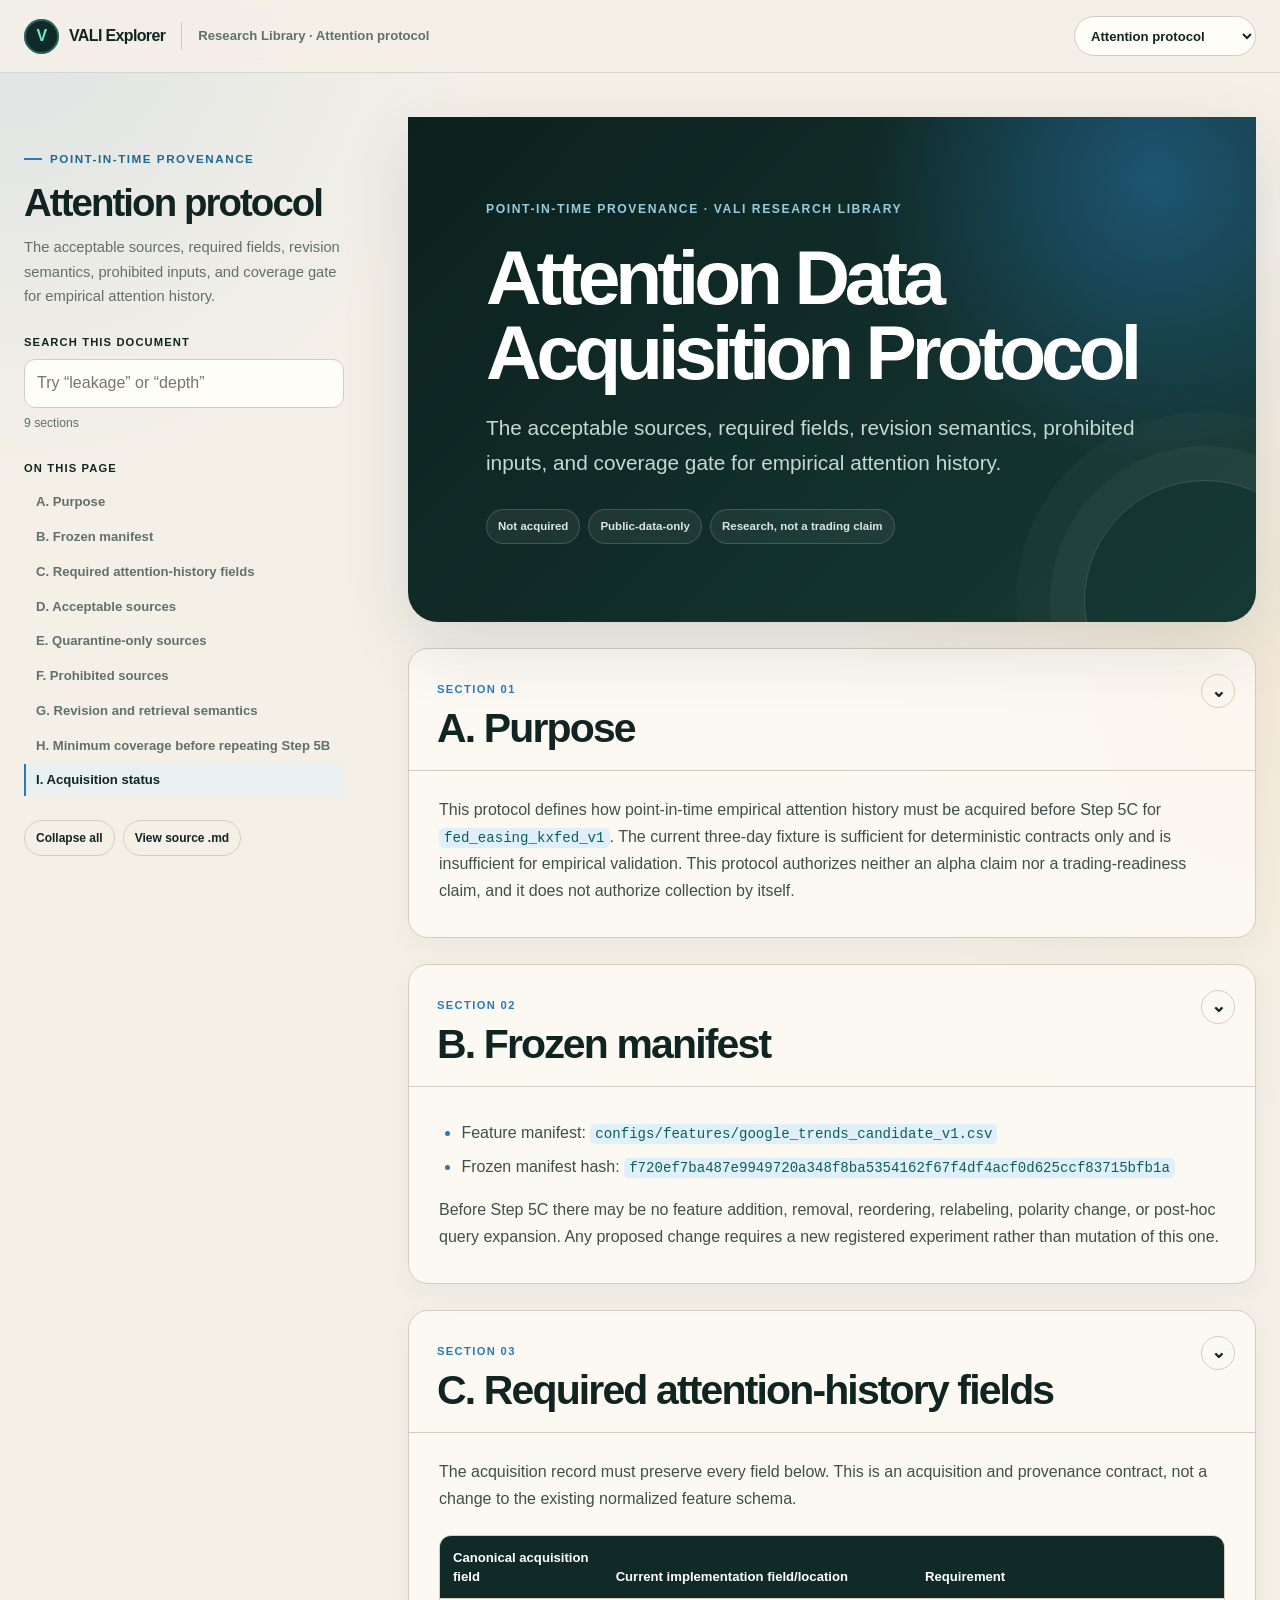
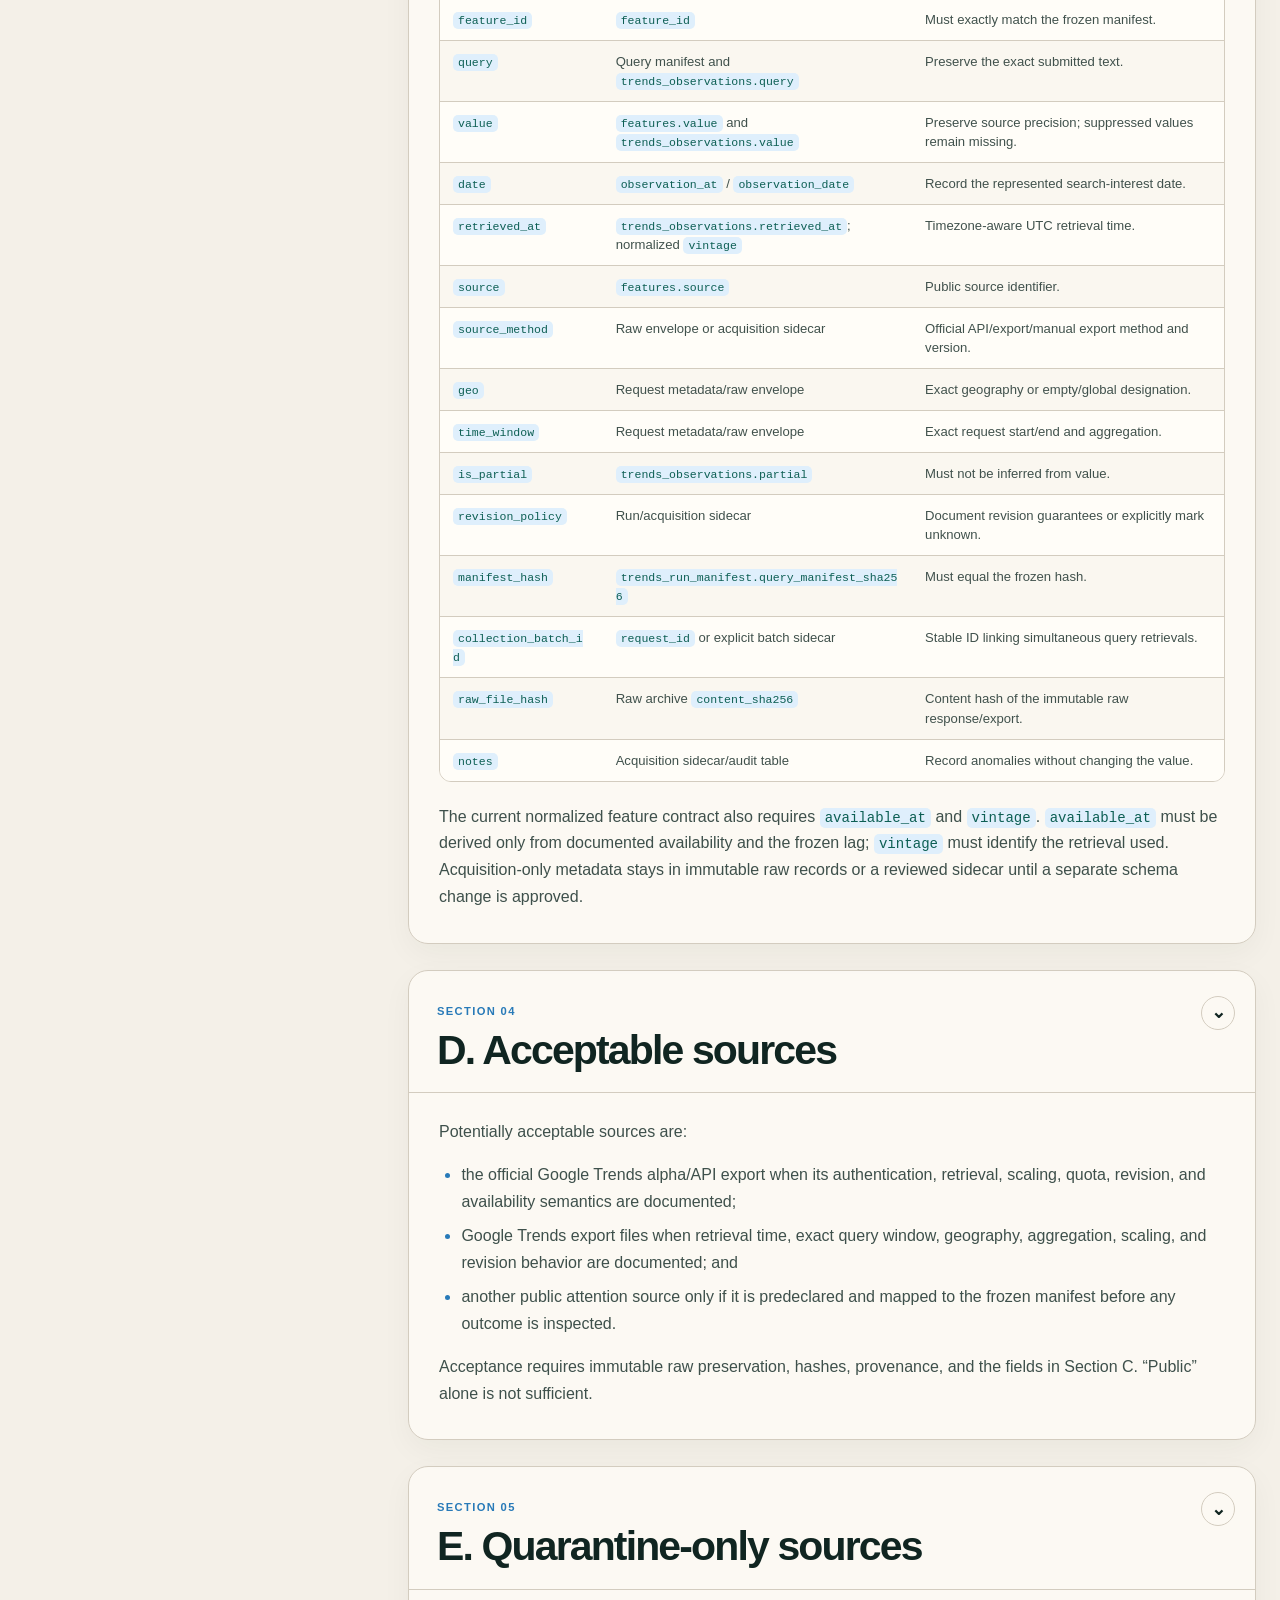
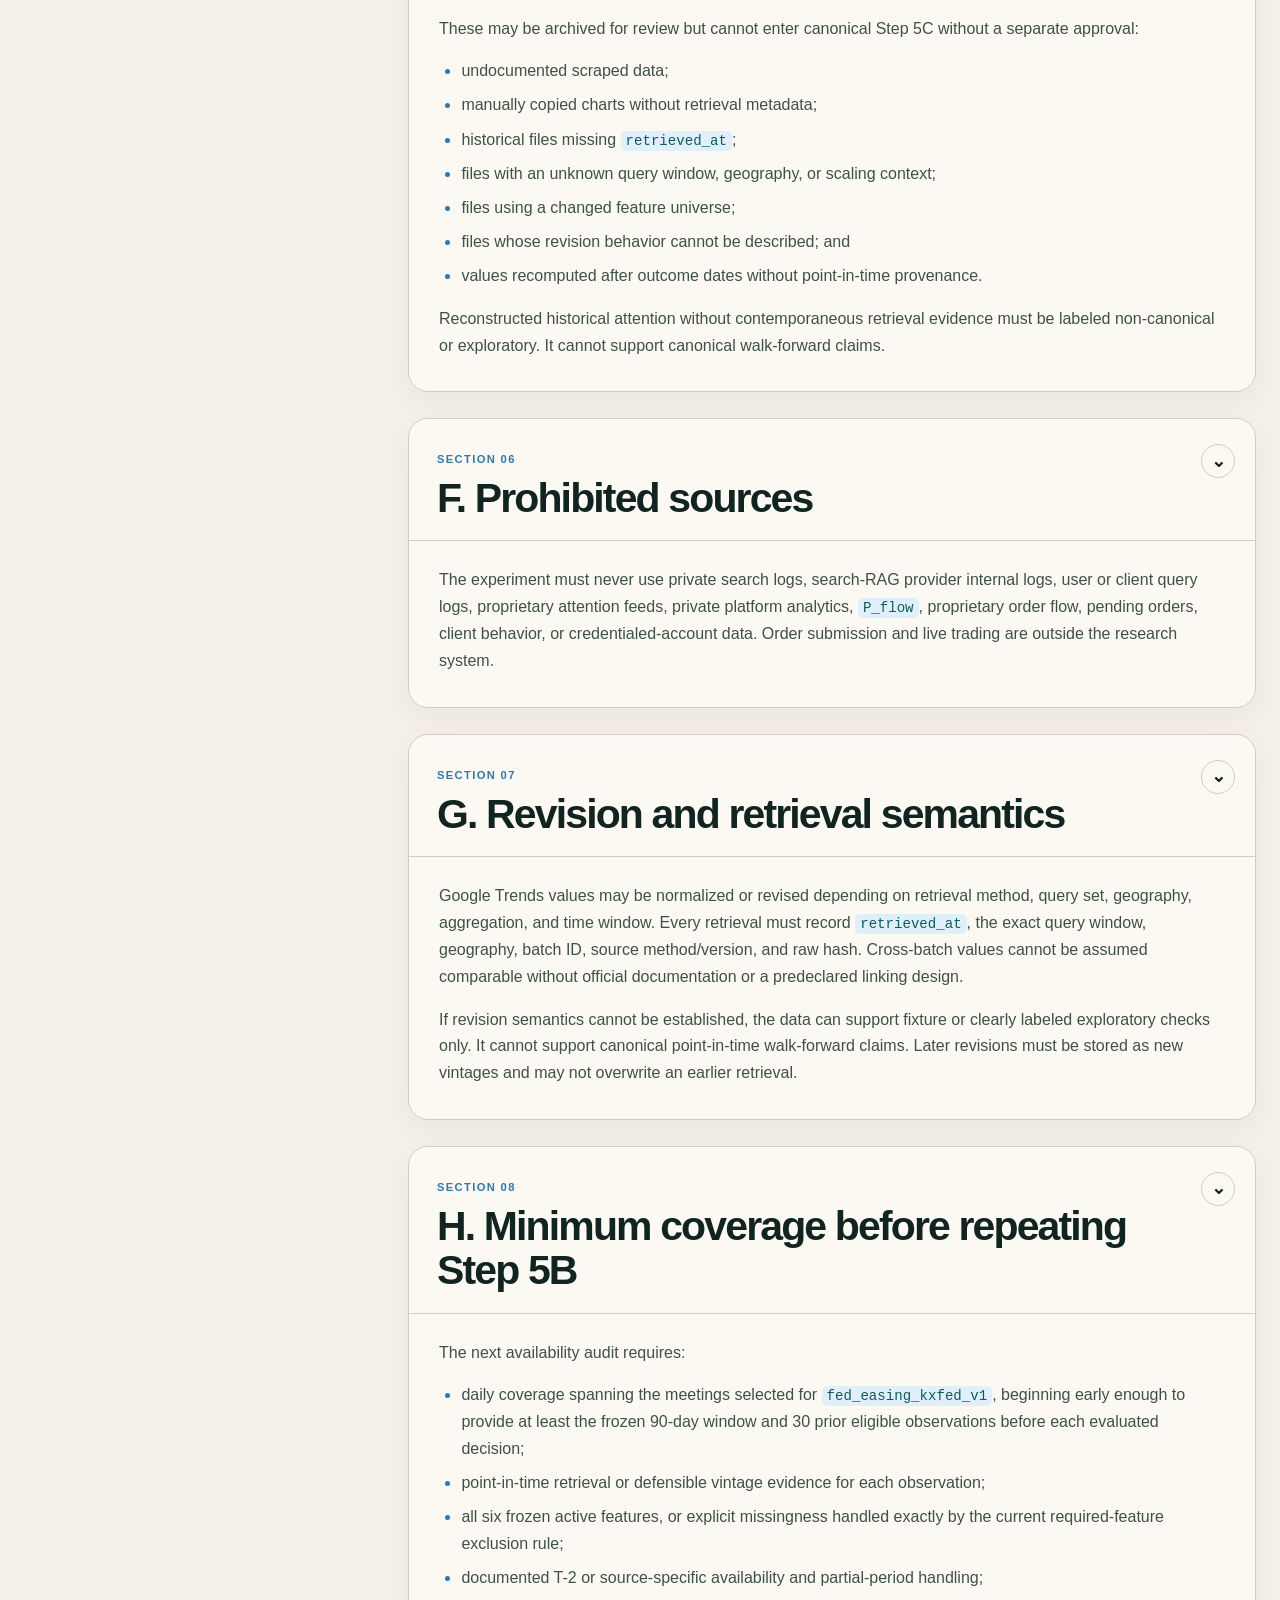
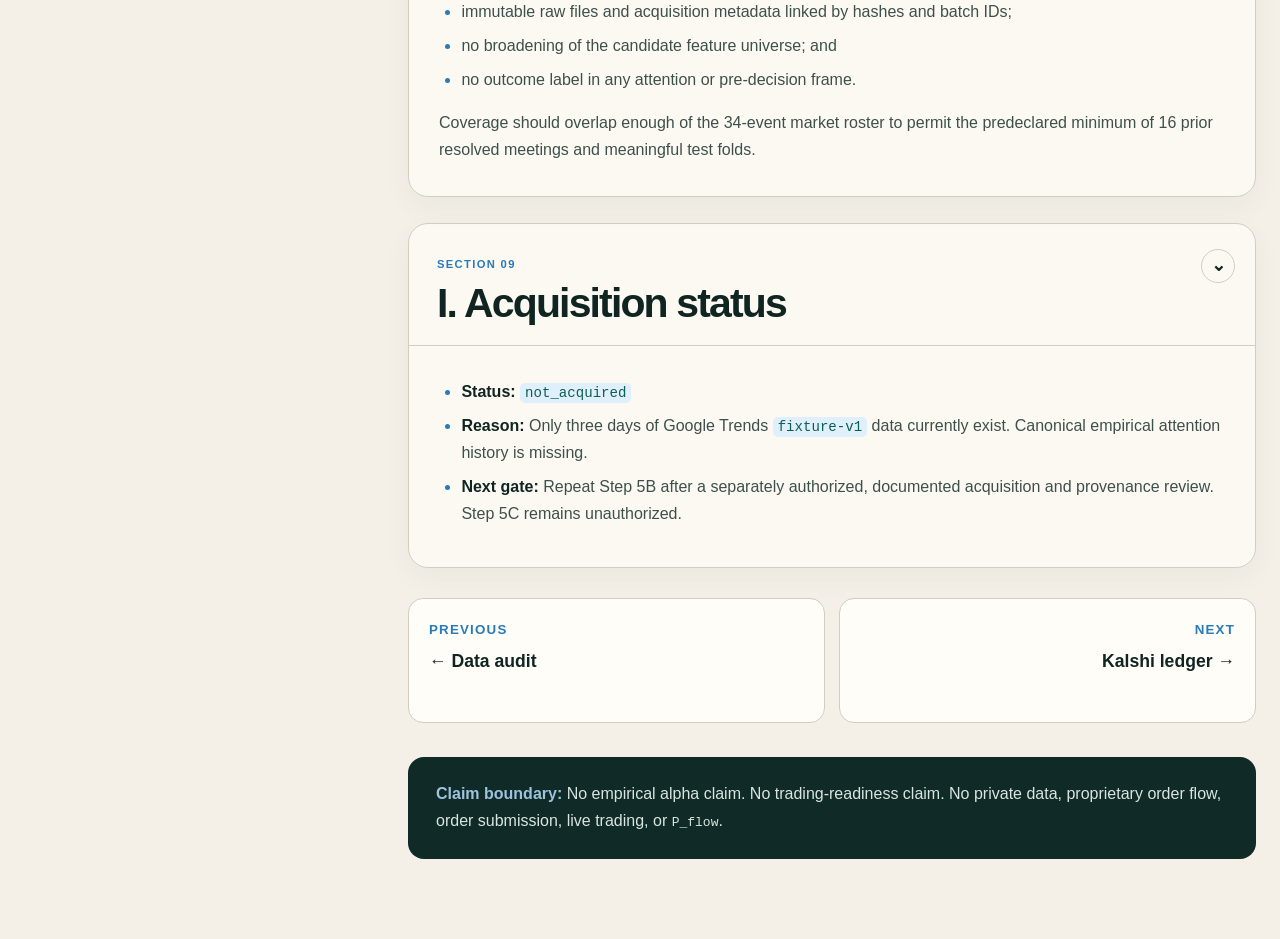
==== docs/submission/ATTENTION_DATA_ACQUISITION_PROTOCOL.html @ 651880c0 "docs: add interactive VALI research library" ====
<!doctype html>
<html lang="en">
<head>
  <meta charset="utf-8">
  <meta name="viewport" content="width=device-width, initial-scale=1">
  <meta name="description" content="The acceptable sources, required fields, revision semantics, prohibited inputs, and coverage gate for empirical attention history.">
  <title>Attention Data Acquisition Protocol · VALI Research Library</title>
  <link rel="stylesheet" href="library.css">
</head>
<body style="--accent:#287ab8;--accent-soft:#dfeffc" data-page="attention-protocol">
  <a class="skip-link" href="#document">Skip to document</a>
  <div class="reading-progress" aria-hidden="true"><span id="reading-progress"></span></div>
  <header class="topbar">
    <div class="topbar-inner">
      <a class="library-brand" href="VALI_EXPLORER.html"><span class="library-mark">V</span><span>VALI Explorer</span></a>
      <span class="topbar-divider" aria-hidden="true"></span>
      <span class="document-label">Research Library · Attention protocol</span>
      <button class="toc-toggle" id="toc-toggle" type="button" aria-controls="doc-sidebar" aria-expanded="false">Contents</button>
      <label class="page-switcher-wrap"><span class="skip-link">Choose a library page</span><select class="page-switcher" id="page-switcher" aria-label="Choose a research library page"><option value="KALSHI_QUANT_RESEARCHER_CASE_STUDY.html">Case study</option><option value="EMPIRICAL_VALIDATION_PLAN.html">Validation plan</option><option value="DATA_AVAILABILITY_AUDIT.html">Data audit</option><option value="ATTENTION_DATA_ACQUISITION_PROTOCOL.html" selected>Attention protocol</option><option value="KALSHI_RECONSTRUCTION_LEDGER.html">Kalshi ledger</option><option value="FINAL_VALIDATION_REPORT.html">Validation report</option><option value="REVIEWER_GUIDE.html">Reviewer guide</option></select></label>
    </div>
  </header>
  <div class="page-shell">
    <aside class="doc-sidebar" id="doc-sidebar">
      <span class="doc-type">Point-in-time provenance</span>
      <h2 class="sidebar-title">Attention protocol</h2>
      <p class="sidebar-summary">The acceptable sources, required fields, revision semantics, prohibited inputs, and coverage gate for empirical attention history.</p>
      <label class="search-label" for="section-search">Search this document</label>
      <input class="section-search" id="section-search" type="search" placeholder="Try “leakage” or “depth”">
      <p class="search-result" id="search-result">9 sections</p>
      <p class="toc-heading">On this page</p>
      <nav class="toc" aria-label="Document sections"><a href="#a-purpose">A. Purpose</a><a href="#b-frozen-manifest">B. Frozen manifest</a><a href="#c-required-attention-history-fields">C. Required attention-history fields</a><a href="#d-acceptable-sources">D. Acceptable sources</a><a href="#e-quarantine-only-sources">E. Quarantine-only sources</a><a href="#f-prohibited-sources">F. Prohibited sources</a><a href="#g-revision-and-retrieval-semantics">G. Revision and retrieval semantics</a><a href="#h-minimum-coverage-before-repeating-step-5b">H. Minimum coverage before repeating Step 5B</a><a href="#i-acquisition-status">I. Acquisition status</a></nav>
      <div class="sidebar-actions">
        <button class="small-button" id="collapse-all" type="button">Collapse all</button>
        <a class="small-button" href="../../experiments/fed_easing_kxfed_v1/ATTENTION_DATA_ACQUISITION_PROTOCOL.md">View source .md</a>
      </div>
    </aside>
    <main class="document" id="document">
      <header class="doc-hero">
        <span class="hero-kicker">Point-in-time provenance · VALI Research Library</span>
        <h1>Attention Data Acquisition Protocol</h1>
        <p>The acceptable sources, required fields, revision semantics, prohibited inputs, and coverage gate for empirical attention history.</p>
        <div class="hero-meta"><span class="meta-pill">Not acquired</span><span class="meta-pill">Public-data-only</span><span class="meta-pill">Research, not a trading claim</span></div>
      </header>
      <section class="doc-section" id="a-purpose" data-doc-section><div class="section-heading"><span class="section-index">Section 01</span><h2>A. Purpose</h2><button class="section-toggle" type="button" aria-controls="a-purpose-body" aria-expanded="true" aria-label="Collapse A. Purpose" data-section-title="A. Purpose">⌄</button></div><div class="section-body" id="a-purpose-body">
<p>This protocol defines how point-in-time empirical attention history must be acquired before Step 5C for <code>fed_easing_kxfed_v1</code>. The current three-day fixture is sufficient for deterministic contracts only and is insufficient for empirical validation. This protocol authorizes neither an alpha claim nor a trading-readiness claim, and it does not authorize collection by itself.</p>
</div></section>
<section class="doc-section" id="b-frozen-manifest" data-doc-section><div class="section-heading"><span class="section-index">Section 02</span><h2>B. Frozen manifest</h2><button class="section-toggle" type="button" aria-controls="b-frozen-manifest-body" aria-expanded="true" aria-label="Collapse B. Frozen manifest" data-section-title="B. Frozen manifest">⌄</button></div><div class="section-body" id="b-frozen-manifest-body">
<ul><li>Feature manifest: <code>configs/features/google_trends_candidate_v1.csv</code></li><li>Frozen manifest hash: <code>f720ef7ba487e9949720a348f8ba5354162f67f4df4acf0d625ccf83715bfb1a</code></li></ul>
<p>Before Step 5C there may be no feature addition, removal, reordering, relabeling, polarity change, or post-hoc query expansion. Any proposed change requires a new registered experiment rather than mutation of this one.</p>
</div></section>
<section class="doc-section" id="c-required-attention-history-fields" data-doc-section><div class="section-heading"><span class="section-index">Section 03</span><h2>C. Required attention-history fields</h2><button class="section-toggle" type="button" aria-controls="c-required-attention-history-fields-body" aria-expanded="true" aria-label="Collapse C. Required attention-history fields" data-section-title="C. Required attention-history fields">⌄</button></div><div class="section-body" id="c-required-attention-history-fields-body">
<p>The acquisition record must preserve every field below. This is an acquisition and provenance contract, not a change to the existing normalized feature schema.</p>
<div class="table-scroll"><table><thead><tr><th>Canonical acquisition field</th><th>Current implementation field/location</th><th>Requirement</th></tr></thead><tbody><tr><td><code>feature_id</code></td><td><code>feature_id</code></td><td>Must exactly match the frozen manifest.</td></tr><tr><td><code>query</code></td><td>Query manifest and <code>trends_observations.query</code></td><td>Preserve the exact submitted text.</td></tr><tr><td><code>value</code></td><td><code>features.value</code> and <code>trends_observations.value</code></td><td>Preserve source precision; suppressed values remain missing.</td></tr><tr><td><code>date</code></td><td><code>observation_at</code> / <code>observation_date</code></td><td>Record the represented search-interest date.</td></tr><tr><td><code>retrieved_at</code></td><td><code>trends_observations.retrieved_at</code>; normalized <code>vintage</code></td><td>Timezone-aware UTC retrieval time.</td></tr><tr><td><code>source</code></td><td><code>features.source</code></td><td>Public source identifier.</td></tr><tr><td><code>source_method</code></td><td>Raw envelope or acquisition sidecar</td><td>Official API/export/manual export method and version.</td></tr><tr><td><code>geo</code></td><td>Request metadata/raw envelope</td><td>Exact geography or empty/global designation.</td></tr><tr><td><code>time_window</code></td><td>Request metadata/raw envelope</td><td>Exact request start/end and aggregation.</td></tr><tr><td><code>is_partial</code></td><td><code>trends_observations.partial</code></td><td>Must not be inferred from value.</td></tr><tr><td><code>revision_policy</code></td><td>Run/acquisition sidecar</td><td>Document revision guarantees or explicitly mark unknown.</td></tr><tr><td><code>manifest_hash</code></td><td><code>trends_run_manifest.query_manifest_sha256</code></td><td>Must equal the frozen hash.</td></tr><tr><td><code>collection_batch_id</code></td><td><code>request_id</code> or explicit batch sidecar</td><td>Stable ID linking simultaneous query retrievals.</td></tr><tr><td><code>raw_file_hash</code></td><td>Raw archive <code>content_sha256</code></td><td>Content hash of the immutable raw response/export.</td></tr><tr><td><code>notes</code></td><td>Acquisition sidecar/audit table</td><td>Record anomalies without changing the value.</td></tr></tbody></table></div>
<p>The current normalized feature contract also requires <code>available_at</code> and <code>vintage</code>. <code>available_at</code> must be derived only from documented availability and the frozen lag; <code>vintage</code> must identify the retrieval used. Acquisition-only metadata stays in immutable raw records or a reviewed sidecar until a separate schema change is approved.</p>
</div></section>
<section class="doc-section" id="d-acceptable-sources" data-doc-section><div class="section-heading"><span class="section-index">Section 04</span><h2>D. Acceptable sources</h2><button class="section-toggle" type="button" aria-controls="d-acceptable-sources-body" aria-expanded="true" aria-label="Collapse D. Acceptable sources" data-section-title="D. Acceptable sources">⌄</button></div><div class="section-body" id="d-acceptable-sources-body">
<p>Potentially acceptable sources are:</p>
<ul><li>the official Google Trends alpha/API export when its authentication, retrieval, scaling, quota, revision, and availability semantics are documented;</li><li>Google Trends export files when retrieval time, exact query window, geography, aggregation, scaling, and revision behavior are documented; and</li><li>another public attention source only if it is predeclared and mapped to the frozen manifest before any outcome is inspected.</li></ul>
<p>Acceptance requires immutable raw preservation, hashes, provenance, and the fields in Section C. “Public” alone is not sufficient.</p>
</div></section>
<section class="doc-section" id="e-quarantine-only-sources" data-doc-section><div class="section-heading"><span class="section-index">Section 05</span><h2>E. Quarantine-only sources</h2><button class="section-toggle" type="button" aria-controls="e-quarantine-only-sources-body" aria-expanded="true" aria-label="Collapse E. Quarantine-only sources" data-section-title="E. Quarantine-only sources">⌄</button></div><div class="section-body" id="e-quarantine-only-sources-body">
<p>These may be archived for review but cannot enter canonical Step 5C without a separate approval:</p>
<ul><li>undocumented scraped data;</li><li>manually copied charts without retrieval metadata;</li><li>historical files missing <code>retrieved_at</code>;</li><li>files with an unknown query window, geography, or scaling context;</li><li>files using a changed feature universe;</li><li>files whose revision behavior cannot be described; and</li><li>values recomputed after outcome dates without point-in-time provenance.</li></ul>
<p>Reconstructed historical attention without contemporaneous retrieval evidence must be labeled non-canonical or exploratory. It cannot support canonical walk-forward claims.</p>
</div></section>
<section class="doc-section" id="f-prohibited-sources" data-doc-section><div class="section-heading"><span class="section-index">Section 06</span><h2>F. Prohibited sources</h2><button class="section-toggle" type="button" aria-controls="f-prohibited-sources-body" aria-expanded="true" aria-label="Collapse F. Prohibited sources" data-section-title="F. Prohibited sources">⌄</button></div><div class="section-body" id="f-prohibited-sources-body">
<p>The experiment must never use private search logs, search-RAG provider internal logs, user or client query logs, proprietary attention feeds, private platform analytics, <code>P_flow</code>, proprietary order flow, pending orders, client behavior, or credentialed-account data. Order submission and live trading are outside the research system.</p>
</div></section>
<section class="doc-section" id="g-revision-and-retrieval-semantics" data-doc-section><div class="section-heading"><span class="section-index">Section 07</span><h2>G. Revision and retrieval semantics</h2><button class="section-toggle" type="button" aria-controls="g-revision-and-retrieval-semantics-body" aria-expanded="true" aria-label="Collapse G. Revision and retrieval semantics" data-section-title="G. Revision and retrieval semantics">⌄</button></div><div class="section-body" id="g-revision-and-retrieval-semantics-body">
<p>Google Trends values may be normalized or revised depending on retrieval method, query set, geography, aggregation, and time window. Every retrieval must record <code>retrieved_at</code>, the exact query window, geography, batch ID, source method/version, and raw hash. Cross-batch values cannot be assumed comparable without official documentation or a predeclared linking design.</p>
<p>If revision semantics cannot be established, the data can support fixture or clearly labeled exploratory checks only. It cannot support canonical point-in-time walk-forward claims. Later revisions must be stored as new vintages and may not overwrite an earlier retrieval.</p>
</div></section>
<section class="doc-section" id="h-minimum-coverage-before-repeating-step-5b" data-doc-section><div class="section-heading"><span class="section-index">Section 08</span><h2>H. Minimum coverage before repeating Step 5B</h2><button class="section-toggle" type="button" aria-controls="h-minimum-coverage-before-repeating-step-5b-body" aria-expanded="true" aria-label="Collapse H. Minimum coverage before repeating Step 5B" data-section-title="H. Minimum coverage before repeating Step 5B">⌄</button></div><div class="section-body" id="h-minimum-coverage-before-repeating-step-5b-body">
<p>The next availability audit requires:</p>
<ul><li>daily coverage spanning the meetings selected for <code>fed_easing_kxfed_v1</code>, beginning early enough to provide at least the frozen 90-day window and 30 prior eligible observations before each evaluated decision;</li><li>point-in-time retrieval or defensible vintage evidence for each observation;</li><li>all six frozen active features, or explicit missingness handled exactly by the current required-feature exclusion rule;</li><li>documented T-2 or source-specific availability and partial-period handling;</li><li>immutable raw files and acquisition metadata linked by hashes and batch IDs;</li><li>no broadening of the candidate feature universe; and</li><li>no outcome label in any attention or pre-decision frame.</li></ul>
<p>Coverage should overlap enough of the 34-event market roster to permit the predeclared minimum of 16 prior resolved meetings and meaningful test folds.</p>
</div></section>
<section class="doc-section" id="i-acquisition-status" data-doc-section><div class="section-heading"><span class="section-index">Section 09</span><h2>I. Acquisition status</h2><button class="section-toggle" type="button" aria-controls="i-acquisition-status-body" aria-expanded="true" aria-label="Collapse I. Acquisition status" data-section-title="I. Acquisition status">⌄</button></div><div class="section-body" id="i-acquisition-status-body">
<ul><li><strong>Status:</strong> <code>not_acquired</code></li><li><strong>Reason:</strong> Only three days of Google Trends <code>fixture-v1</code> data currently exist. Canonical empirical attention history is missing.</li><li><strong>Next gate:</strong> Repeat Step 5B after a separately authorized, documented acquisition and provenance review. Step 5C remains unauthorized.</li></ul>
</div></section>
      <nav class="page-neighbors" aria-label="Adjacent library pages">
        <a class="neighbor previous" href="DATA_AVAILABILITY_AUDIT.html"><small>Previous</small><b>← Data audit</b></a>
        <a class="neighbor next" href="KALSHI_RECONSTRUCTION_LEDGER.html"><small>Next</small><b>Kalshi ledger →</b></a>
      </nav>
      <footer class="claim-footer"><p><strong>Claim boundary:</strong> No empirical alpha claim. No trading-readiness claim. No private data, proprietary order flow, order submission, live trading, or <code>P_flow</code>.</p></footer>
    </main>
  </div>
  <noscript><style>.doc-sidebar{display:block!important;position:static;max-height:none}.section-body[hidden]{display:block!important}</style></noscript>
  <script src="library.js" defer></script>
</body>
</html>
---- docs/submission/library.css ----
:root {
  --paper: #f4f0e8;
  --paper-deep: #e9e2d5;
  --ink: #102521;
  --muted: #60706b;
  --panel: #102a27;
  --line: #d3ccbf;
  --white: #fffdf8;
  --accent: #00a891;
  --accent-soft: #d6f4ed;
  --amber: #e9a23b;
  --red: #c85047;
  --shadow: 0 24px 70px rgba(16, 37, 33, .12);
  --radius: 20px;
  --max: 1440px;
}

* { box-sizing: border-box; }
html { scroll-behavior: smooth; scroll-padding-top: 92px; }
body {
  margin: 0;
  color: var(--ink);
  background:
    radial-gradient(circle at 0 0, color-mix(in srgb, var(--accent) 11%, transparent), transparent 30rem),
    radial-gradient(circle at 100% 12%, rgba(233, 162, 59, .1), transparent 28rem),
    var(--paper);
  font-family: Inter, ui-sans-serif, -apple-system, BlinkMacSystemFont, "Segoe UI", sans-serif;
  line-height: 1.68;
}

a { color: inherit; }
button, input, select { font: inherit; }
:focus-visible { outline: 3px solid var(--amber); outline-offset: 3px; }
[hidden] { display: none !important; }

.skip-link {
  position: fixed;
  z-index: 100;
  left: 16px;
  top: -80px;
  padding: 9px 14px;
  border-radius: 10px;
  color: white;
  background: var(--ink);
}
.skip-link:focus { top: 14px; }

.reading-progress {
  position: fixed;
  z-index: 95;
  inset: 0 0 auto;
  height: 4px;
  pointer-events: none;
}
.reading-progress span {
  display: block;
  width: 0;
  height: 100%;
  background: linear-gradient(90deg, var(--accent), var(--amber));
}

.topbar {
  position: sticky;
  z-index: 80;
  top: 0;
  border-bottom: 1px solid rgba(16, 37, 33, .12);
  background: rgba(244, 240, 232, .91);
  backdrop-filter: blur(18px);
}
.topbar-inner {
  max-width: var(--max);
  min-height: 72px;
  margin: auto;
  padding: 10px 24px;
  display: flex;
  align-items: center;
  gap: 16px;
}
.library-brand {
  display: inline-flex;
  align-items: center;
  gap: 10px;
  flex: 0 0 auto;
  font-weight: 900;
  letter-spacing: -.04em;
  text-decoration: none;
}
.library-mark {
  width: 35px;
  height: 35px;
  display: grid;
  place-items: center;
  border-radius: 50%;
  color: #68ead4;
  background: var(--panel);
  box-shadow: inset 0 0 0 2px rgba(99, 230, 207, .3);
}
.topbar-divider { width: 1px; height: 28px; background: var(--line); }
.document-label { min-width: 0; overflow: hidden; color: var(--muted); font-size: .82rem; font-weight: 750; text-overflow: ellipsis; white-space: nowrap; }
.page-switcher-wrap { margin-left: auto; }
.page-switcher {
  max-width: 270px;
  min-height: 40px;
  padding: 8px 34px 8px 12px;
  border: 1px solid var(--line);
  border-radius: 999px;
  color: var(--ink);
  background: var(--white);
  font-size: .82rem;
  font-weight: 750;
}
.toc-toggle {
  display: none;
  min-height: 40px;
  padding: 8px 12px;
  border: 1px solid var(--line);
  border-radius: 999px;
  color: var(--ink);
  background: transparent;
  font-weight: 800;
}

.page-shell {
  max-width: var(--max);
  margin: auto;
  padding: 0 24px 80px;
  display: grid;
  grid-template-columns: 320px minmax(0, 1fr);
  gap: clamp(30px, 5vw, 76px);
}

.doc-sidebar {
  position: sticky;
  top: 98px;
  align-self: start;
  max-height: calc(100vh - 122px);
  overflow: auto;
  padding: 44px 0 24px;
  scrollbar-width: thin;
}
.doc-type {
  display: inline-flex;
  align-items: center;
  gap: 8px;
  color: color-mix(in srgb, var(--accent) 72%, #073b34);
  font-size: .73rem;
  font-weight: 900;
  letter-spacing: .13em;
  text-transform: uppercase;
}
.doc-type::before { content: ""; width: 18px; height: 2px; background: var(--accent); }
.sidebar-title { margin: 14px 0 12px; font-size: clamp(1.8rem, 3vw, 2.65rem); line-height: 1.04; letter-spacing: -.05em; }
.sidebar-summary { margin: 0 0 24px; color: var(--muted); font-size: .92rem; }
.search-label { display: block; margin-bottom: 7px; font-size: .7rem; font-weight: 900; letter-spacing: .1em; text-transform: uppercase; }
.section-search {
  width: 100%;
  min-height: 43px;
  padding: 10px 12px;
  border: 1px solid var(--line);
  border-radius: 11px;
  color: var(--ink);
  background: var(--white);
}
.search-result { min-height: 22px; margin: 5px 0 12px; color: var(--muted); font-size: .76rem; }
.toc-heading { margin: 24px 0 9px; font-size: .7rem; font-weight: 900; letter-spacing: .1em; text-transform: uppercase; }
.toc { display: grid; gap: 3px; }
.toc a {
  display: block;
  padding: 7px 10px;
  border-left: 2px solid transparent;
  color: var(--muted);
  font-size: .82rem;
  font-weight: 700;
  line-height: 1.35;
  text-decoration: none;
}
.toc a:hover, .toc a[aria-current="location"] { border-left-color: var(--accent); color: var(--ink); background: color-mix(in srgb, var(--accent-soft) 52%, transparent); }
.sidebar-actions { display: flex; flex-wrap: wrap; gap: 8px; margin-top: 24px; }
.small-button {
  display: inline-flex;
  align-items: center;
  min-height: 36px;
  padding: 7px 11px;
  border: 1px solid var(--line);
  border-radius: 999px;
  color: var(--ink);
  background: transparent;
  font-size: .75rem;
  font-weight: 800;
  text-decoration: none;
  cursor: pointer;
}
.small-button:hover { border-color: var(--accent); background: var(--accent-soft); }

.document { min-width: 0; padding-top: 44px; }
.doc-hero {
  position: relative;
  overflow: hidden;
  min-height: 390px;
  padding: clamp(34px, 7vw, 78px);
  border-radius: 0 0 30px 30px;
  color: white;
  background:
    radial-gradient(circle at 88% 12%, color-mix(in srgb, var(--accent) 50%, transparent), transparent 18rem),
    linear-gradient(135deg, #0c211e, #163934);
  box-shadow: var(--shadow);
}
.doc-hero::after {
  content: "";
  position: absolute;
  width: 240px;
  height: 240px;
  right: -70px;
  bottom: -100px;
  border: 1px solid rgba(255,255,255,.16);
  border-radius: 50%;
  box-shadow: 0 0 0 34px rgba(255,255,255,.035), 0 0 0 68px rgba(255,255,255,.025);
}
.hero-kicker { color: color-mix(in srgb, var(--accent) 38%, #d8fff8); font-size: .76rem; font-weight: 900; letter-spacing: .13em; text-transform: uppercase; }
.doc-hero h1 { position: relative; z-index: 1; max-width: 900px; margin: 18px 0; font-size: clamp(2.7rem, 6vw, 6.3rem); line-height: .98; letter-spacing: -.065em; }
.doc-hero p { position: relative; z-index: 1; max-width: 760px; color: #c7d8d2; font-size: clamp(1.05rem, 1.8vw, 1.3rem); }
.hero-meta { position: relative; z-index: 1; display: flex; flex-wrap: wrap; gap: 8px; margin-top: 28px; }
.meta-pill { padding: 7px 11px; border: 1px solid rgba(255,255,255,.16); border-radius: 999px; color: #d8e6e2; background: rgba(255,255,255,.06); font-size: .72rem; font-weight: 800; }

.doc-intro { margin: 34px 0 0; padding: 28px 30px; border-left: 5px solid var(--accent); border-radius: 0 16px 16px 0; background: var(--white); box-shadow: 0 12px 35px rgba(16,37,33,.07); }
.doc-intro > :first-child { margin-top: 0; }
.doc-intro > :last-child { margin-bottom: 0; }

.doc-section {
  margin-top: 26px;
  border: 1px solid var(--line);
  border-radius: var(--radius);
  background: rgba(255,253,248,.72);
  box-shadow: 0 10px 30px rgba(16,37,33,.045);
}
.section-heading { position: relative; padding: 26px 62px 20px 28px; border-bottom: 1px solid var(--line); }
.section-heading h2 { margin: 4px 0 0; font-size: clamp(1.7rem, 3.2vw, 2.75rem); line-height: 1.08; letter-spacing: -.045em; }
.section-index { color: var(--accent); font-size: .7rem; font-weight: 900; letter-spacing: .12em; text-transform: uppercase; }
.section-toggle {
  position: absolute;
  right: 20px;
  top: 25px;
  width: 34px;
  height: 34px;
  border: 1px solid var(--line);
  border-radius: 50%;
  color: var(--ink);
  background: transparent;
  font-size: 1.1rem;
  font-weight: 900;
  cursor: pointer;
}
.section-toggle[aria-expanded="false"] { transform: rotate(-90deg); }
.section-body { padding: 26px 30px 32px; }
.section-body > :first-child { margin-top: 0; }
.section-body > :last-child { margin-bottom: 0; }
.section-body h3 { margin: 34px 0 12px; font-size: 1.28rem; line-height: 1.2; letter-spacing: -.025em; }
.section-body h4 { margin: 26px 0 9px; font-size: 1rem; letter-spacing: -.01em; }
.section-body p { color: #3e504b; }
.section-body strong { color: var(--ink); }
.section-body a { color: color-mix(in srgb, var(--accent) 70%, #064139); font-weight: 750; text-underline-offset: 3px; }
.section-body code, .doc-intro code {
  padding: 2px 5px;
  border-radius: 5px;
  color: #0d5f54;
  background: var(--accent-soft);
  font: .88em ui-monospace, SFMono-Regular, Consolas, monospace;
  overflow-wrap: anywhere;
}
.section-body pre {
  overflow: auto;
  padding: 20px;
  border-radius: 13px;
  color: #d9eee8;
  background: var(--panel);
  font: .8rem/1.6 ui-monospace, SFMono-Regular, Consolas, monospace;
}
.section-body pre code { padding: 0; color: inherit; background: transparent; }
.section-body ul, .section-body ol { padding-left: 1.4rem; }
.section-body li { margin: .45rem 0; color: #3e504b; }
.section-body li::marker { color: var(--accent); font-weight: 900; }
.callout { padding: 20px 22px; border-radius: 14px; color: #573c13; background: #fff0d4; }
.callout p { margin: 0; color: inherit; }
.table-scroll { overflow-x: auto; margin: 22px 0; border: 1px solid var(--line); border-radius: 12px; }
table { width: 100%; min-width: 680px; border-collapse: collapse; background: var(--white); font-size: .82rem; line-height: 1.45; }
th { padding: 12px 13px; color: white; background: var(--panel); text-align: left; vertical-align: bottom; }
td { padding: 11px 13px; border-top: 1px solid var(--line); color: #40514c; vertical-align: top; }
tbody tr:nth-child(even) { background: #faf7f0; }

.page-neighbors { display: grid; grid-template-columns: 1fr 1fr; gap: 14px; margin-top: 30px; }
.neighbor {
  min-height: 125px;
  padding: 20px;
  border: 1px solid var(--line);
  border-radius: 15px;
  background: var(--white);
  text-decoration: none;
}
.neighbor:hover { border-color: var(--accent); box-shadow: var(--shadow); }
.neighbor small { display: block; color: var(--accent); font-weight: 900; text-transform: uppercase; letter-spacing: .09em; }
.neighbor b { display: block; margin-top: 9px; font-size: 1.1rem; line-height: 1.25; }
.neighbor.next { text-align: right; }

.claim-footer {
  margin-top: 34px;
  padding: 24px 28px;
  border-radius: 16px;
  color: #d8e5e1;
  background: var(--panel);
}
.claim-footer strong { color: color-mix(in srgb, var(--accent) 45%, white); }
.claim-footer p { margin: 0; }

@media (max-width: 980px) {
  .topbar-inner { padding-inline: 16px; }
  .document-label, .topbar-divider { display: none; }
  .toc-toggle { display: inline-flex; margin-left: auto; }
  .page-switcher-wrap { margin-left: 0; }
  .page-switcher { max-width: 210px; }
  .page-shell { grid-template-columns: 1fr; padding-inline: 16px; }
  .doc-sidebar { position: static; display: none; max-height: none; padding: 24px 0 0; }
  body.toc-open .doc-sidebar { display: block; }
  .document { padding-top: 20px; }
  .doc-hero { border-radius: 24px; }
}

@media (max-width: 620px) {
  html { scroll-padding-top: 74px; }
  .library-brand span:last-child { display: none; }
  .page-switcher { width: 150px; }
  .page-shell { padding-inline: 12px; }
  .doc-hero { min-height: 340px; padding: 32px 24px; }
  .doc-hero h1 { font-size: clamp(2.45rem, 14vw, 4.2rem); }
  .doc-intro { padding: 22px; }
  .section-heading { padding: 22px 58px 17px 21px; }
  .section-toggle { right: 15px; top: 20px; }
  .section-body { padding: 22px; }
  .page-neighbors { grid-template-columns: 1fr; }
  .neighbor.next { text-align: left; }
}

@media (prefers-reduced-motion: reduce) {
  *, *::before, *::after { scroll-behavior: auto !important; transition: none !important; animation: none !important; }
}

@media print {
  .topbar, .doc-sidebar, .reading-progress, .section-toggle, .page-neighbors { display: none !important; }
  body { background: white; }
  .page-shell { display: block; max-width: none; padding: 0; }
  .document { padding: 0; }
  .doc-hero { min-height: 0; padding: 32px; border-radius: 0; box-shadow: none; print-color-adjust: exact; }
  .doc-section { break-inside: avoid; box-shadow: none; }
  .section-body[hidden] { display: block !important; }
}
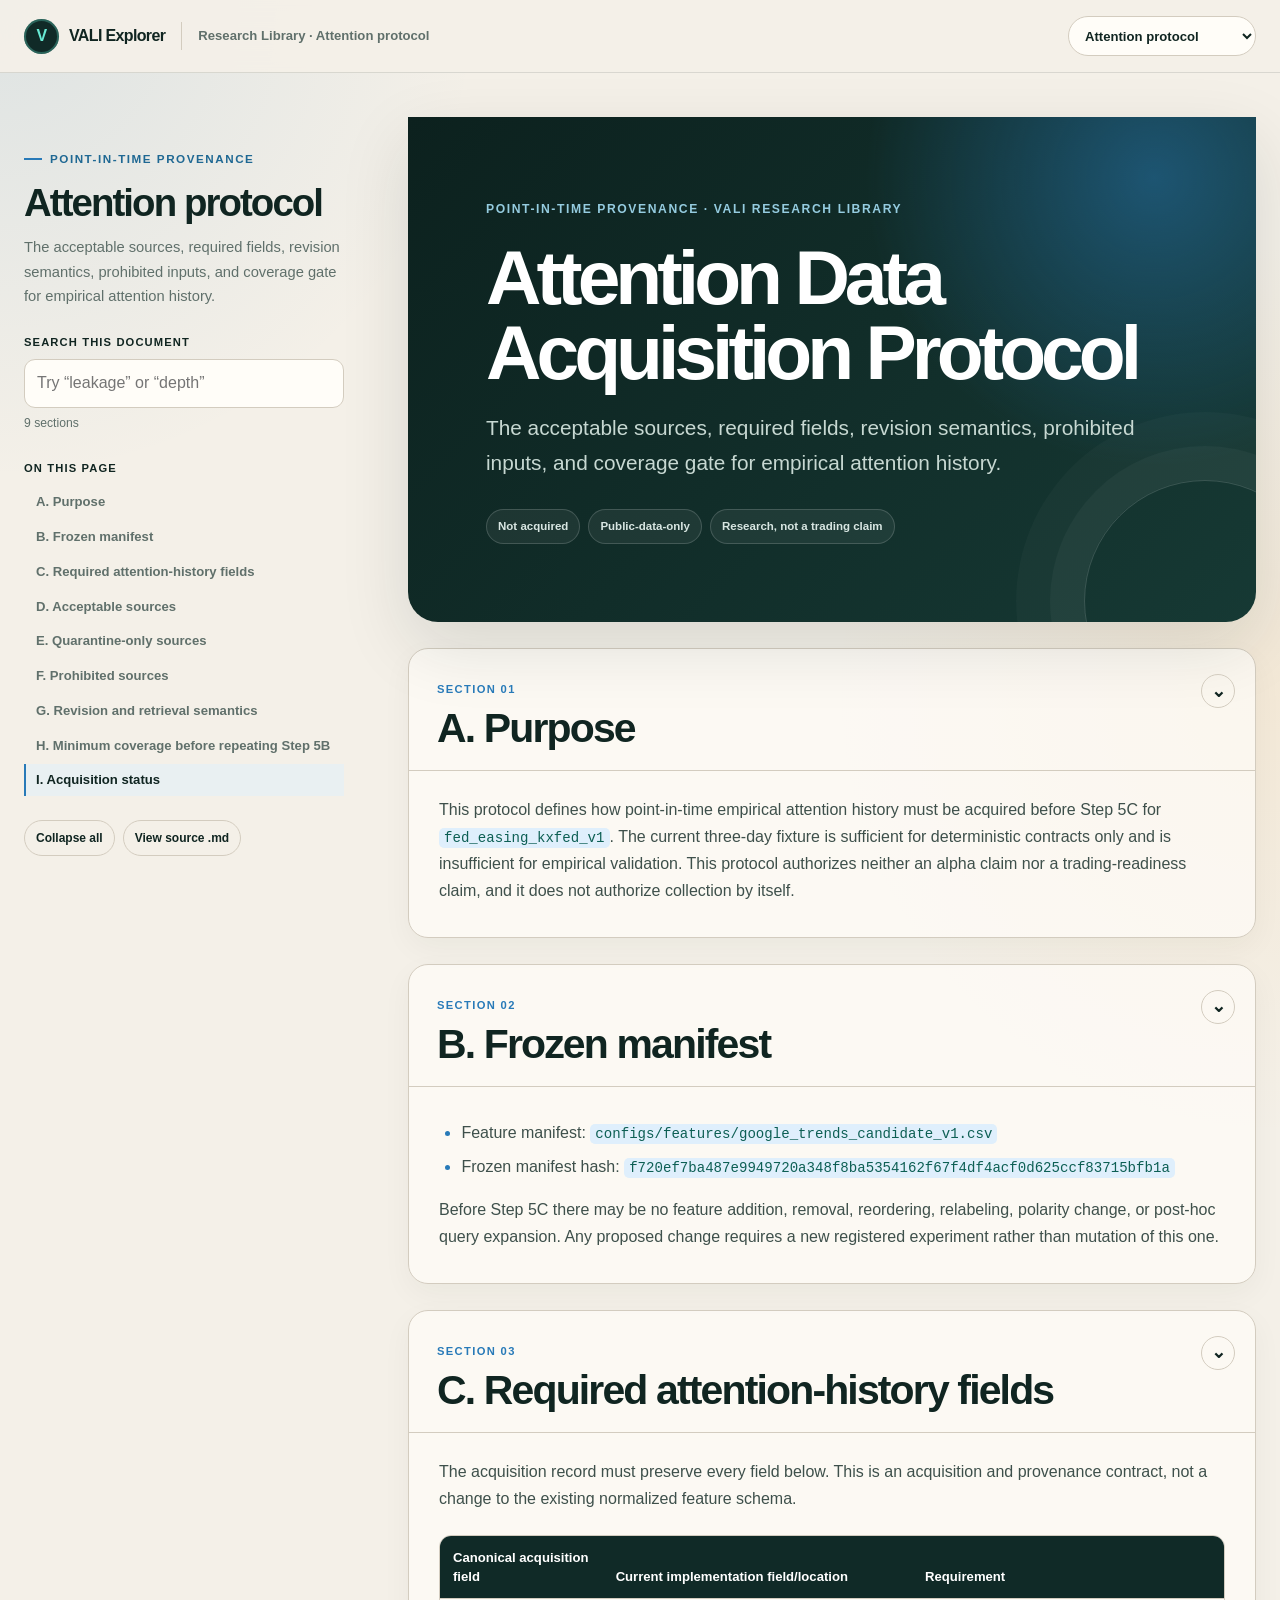
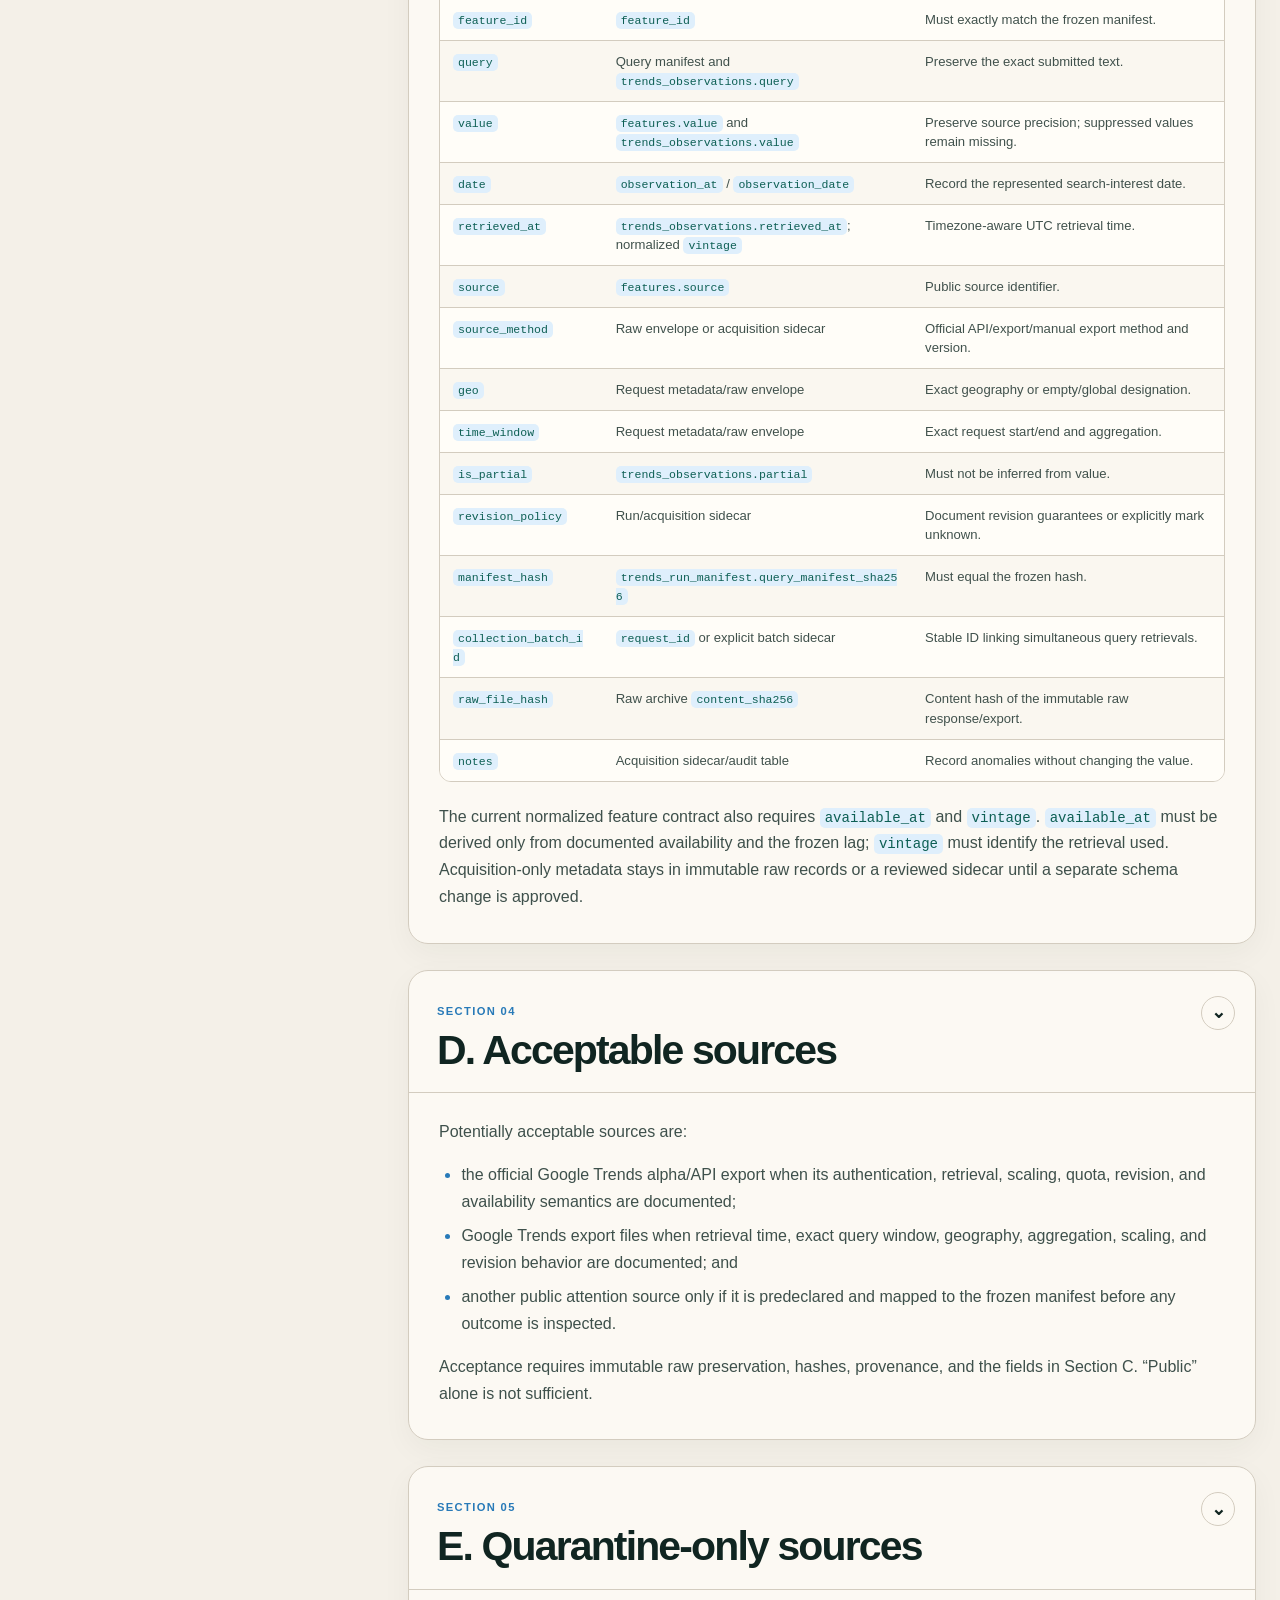
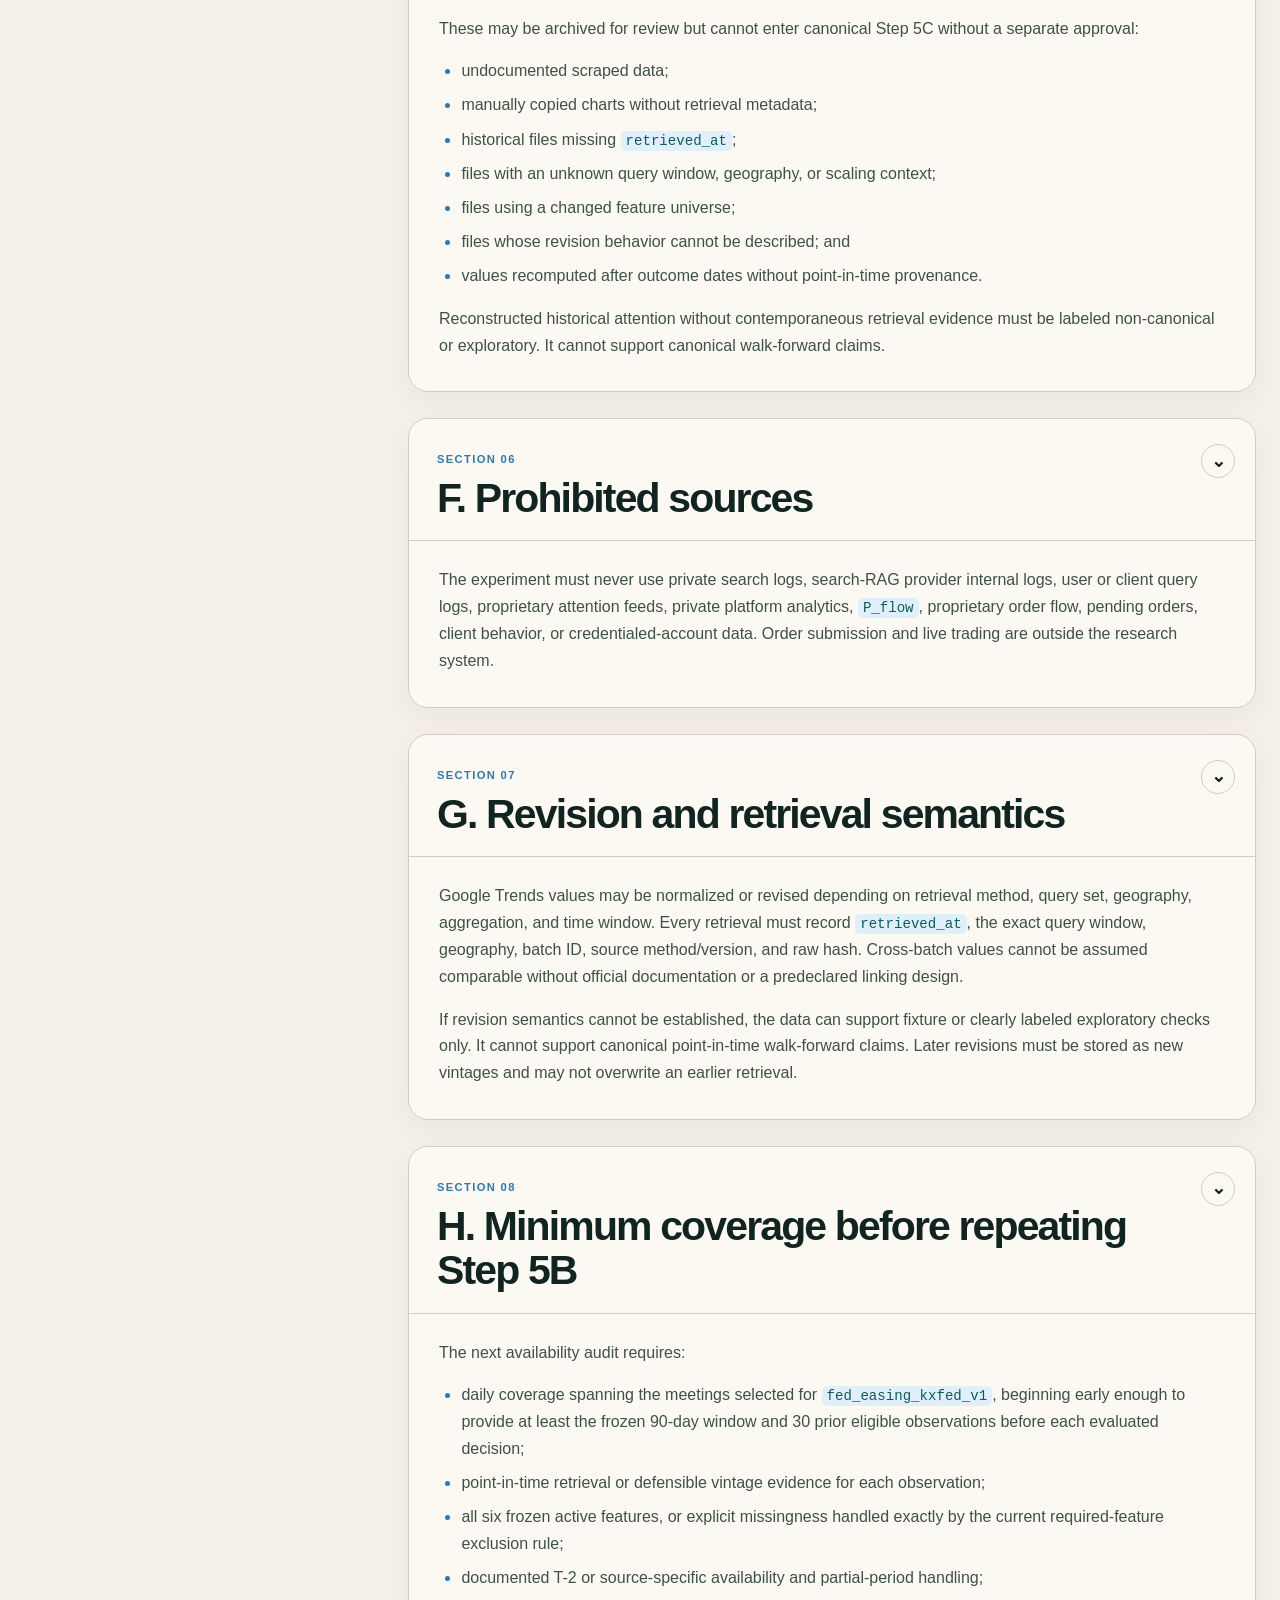
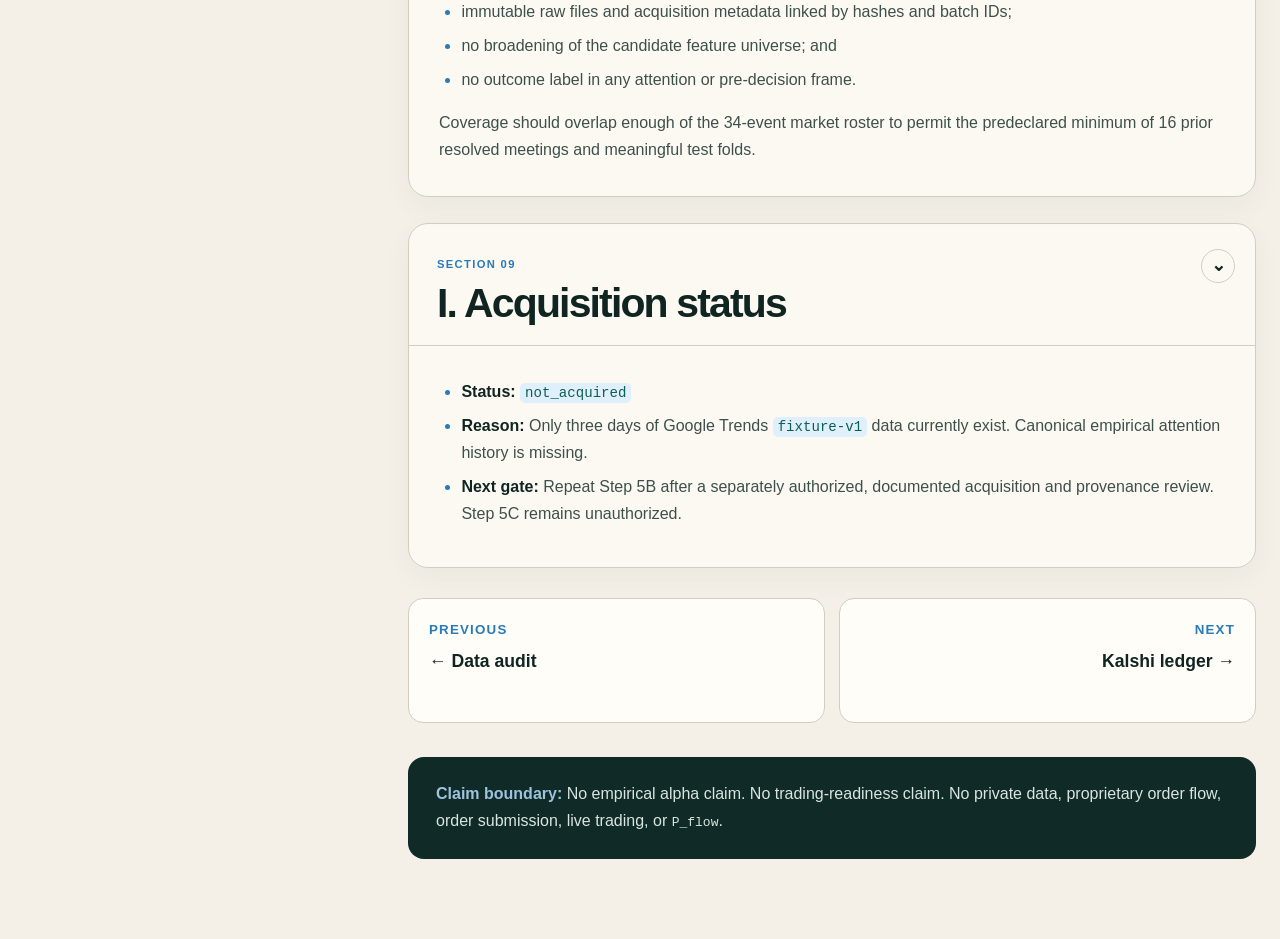
==== commit b048113f: "docs: consolidate regime confirmation reviewer artifacts" ====
--- a/docs/submission/ATTENTION_DATA_ACQUISITION_PROTOCOL.html
+++ b/docs/submission/ATTENTION_DATA_ACQUISITION_PROTOCOL.html
@@ -16,7 +16,7 @@
       <span class="topbar-divider" aria-hidden="true"></span>
       <span class="document-label">Research Library · Attention protocol</span>
       <button class="toc-toggle" id="toc-toggle" type="button" aria-controls="doc-sidebar" aria-expanded="false">Contents</button>
-      <label class="page-switcher-wrap"><span class="skip-link">Choose a library page</span><select class="page-switcher" id="page-switcher" aria-label="Choose a research library page"><option value="KALSHI_QUANT_RESEARCHER_CASE_STUDY.html">Case study</option><option value="EMPIRICAL_VALIDATION_PLAN.html">Validation plan</option><option value="DATA_AVAILABILITY_AUDIT.html">Data audit</option><option value="ATTENTION_DATA_ACQUISITION_PROTOCOL.html" selected>Attention protocol</option><option value="KALSHI_RECONSTRUCTION_LEDGER.html">Kalshi ledger</option><option value="FINAL_VALIDATION_REPORT.html">Validation report</option><option value="REVIEWER_GUIDE.html">Reviewer guide</option></select></label>
+      <label class="page-switcher-wrap"><span class="skip-link">Choose a library page</span><select class="page-switcher" id="page-switcher" aria-label="Choose a research library page"><option value="KALSHI_QUANT_RESEARCHER_CASE_STUDY.html">Case study</option><option value="EMPIRICAL_VALIDATION_PLAN.html">Validation plan</option><option value="REGIME_CONFIRMATION_PANEL.html">Confirmation panel</option><option value="DATA_AVAILABILITY_AUDIT.html">Data audit</option><option value="ATTENTION_DATA_ACQUISITION_PROTOCOL.html" selected>Attention protocol</option><option value="KALSHI_RECONSTRUCTION_LEDGER.html">Kalshi ledger</option><option value="FINAL_VALIDATION_REPORT.html">Validation report</option><option value="REVIEWER_GUIDE.html">Reviewer guide</option></select></label>
     </div>
   </header>
   <div class="page-shell">
--- a/docs/submission/library.css
+++ b/docs/submission/library.css
@@ -259,6 +259,11 @@
 .section-body p { color: #3e504b; }
 .section-body strong { color: var(--ink); }
 .section-body a { color: color-mix(in srgb, var(--accent) 70%, #064139); font-weight: 750; text-underline-offset: 3px; }
+.md-reference {
+  display: inline;
+  color: #3e504b;
+  font-weight: 700;
+}
 .section-body code, .doc-intro code {
   padding: 2px 5px;
   border-radius: 5px;
